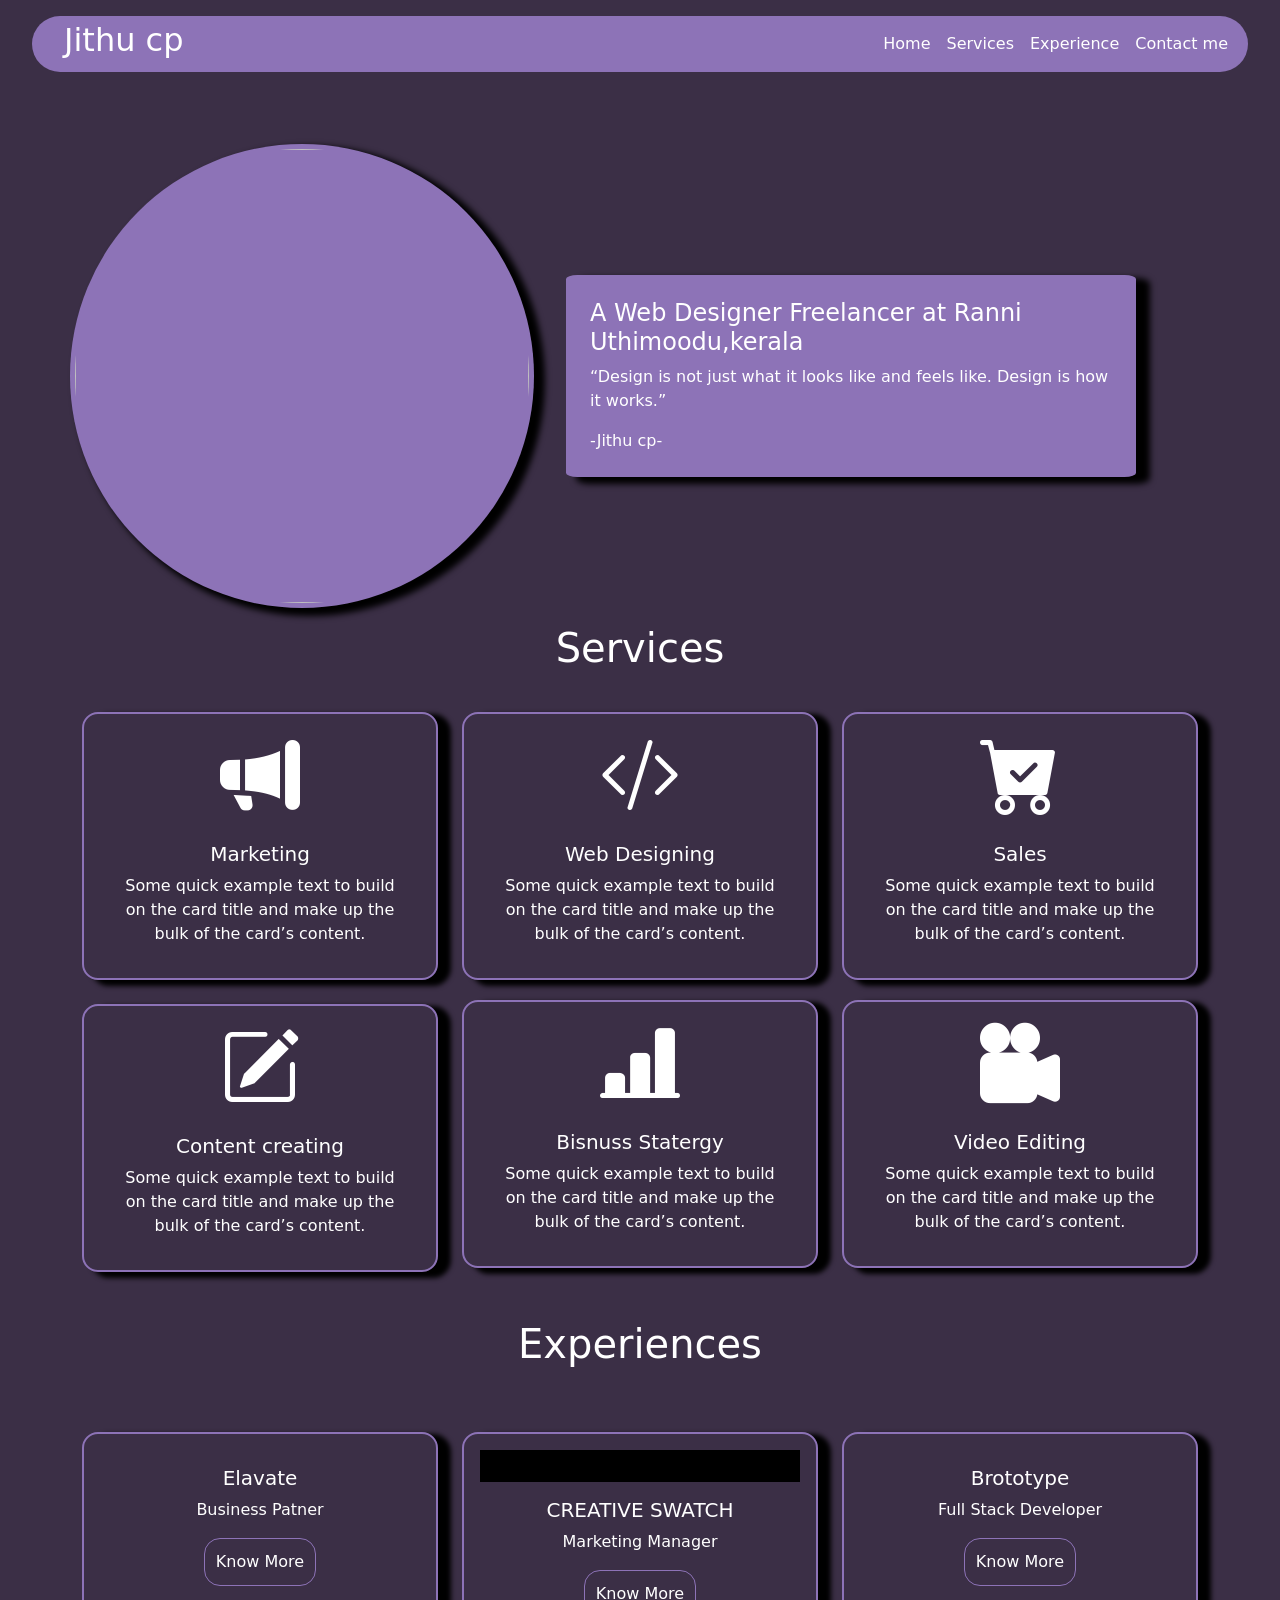
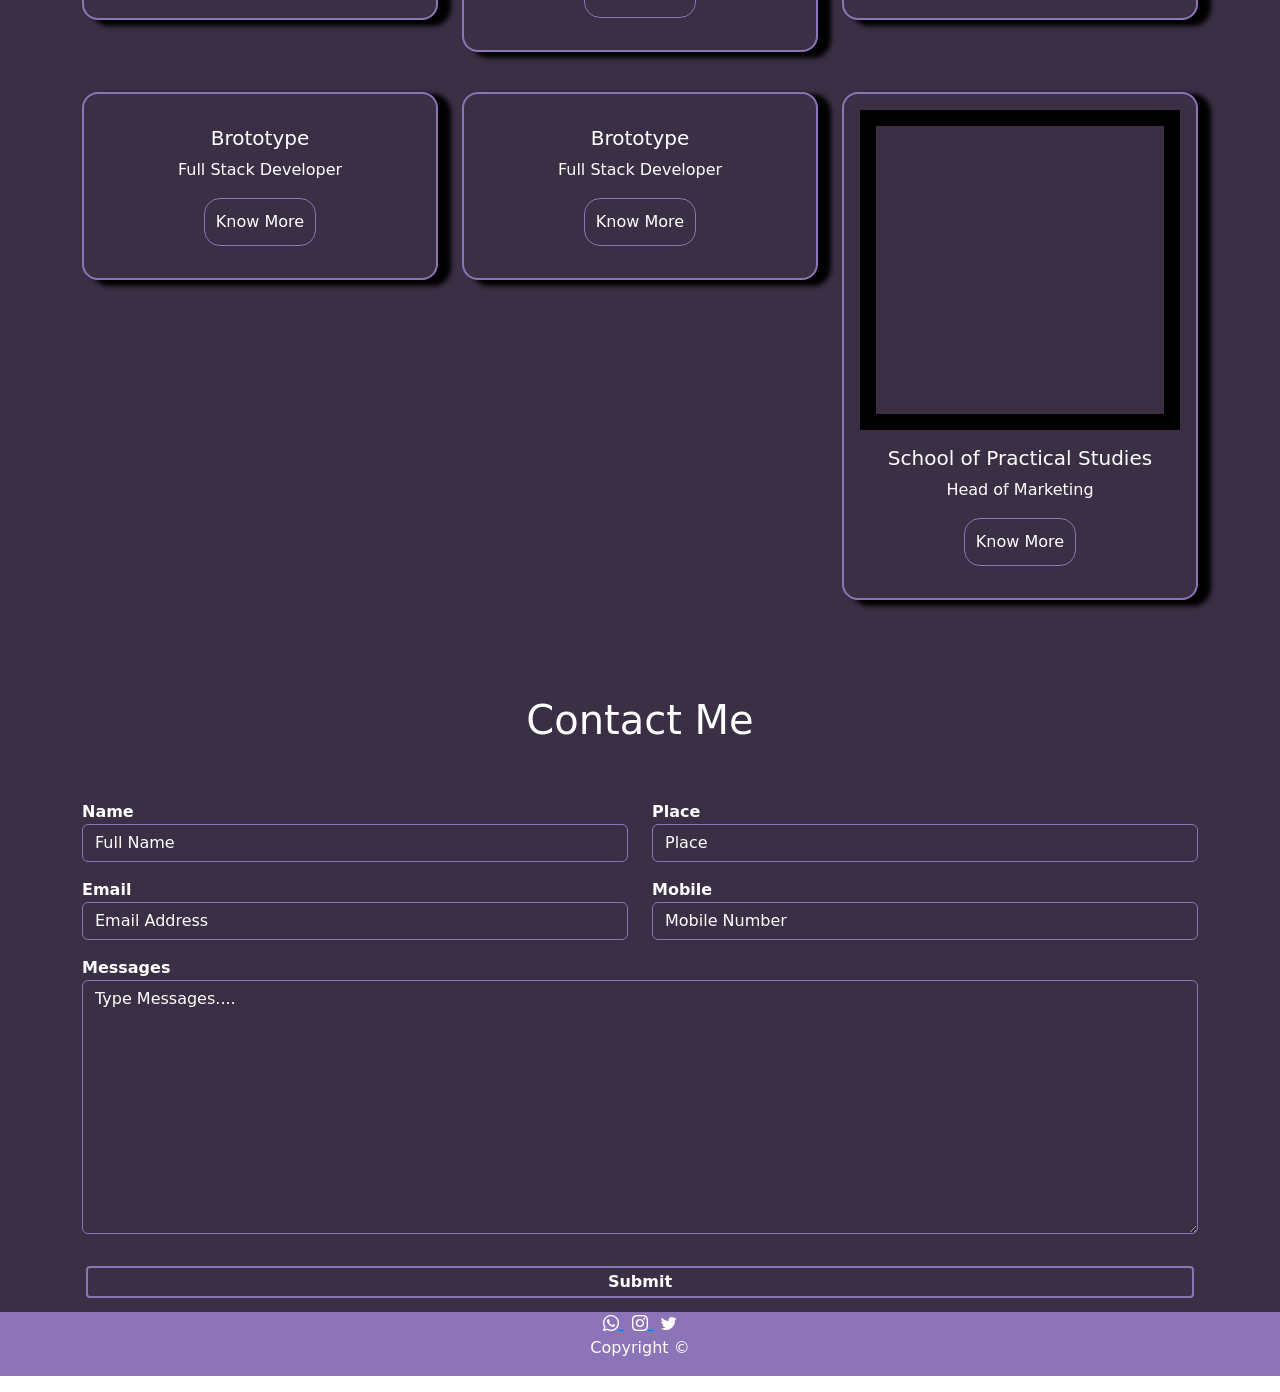
==== index.html @ 97893bf5 "Rename demo files to index" ====
<!DOCTYPE html>
<html lang="en">

<head>
  <meta charset="UTF-8">
  <meta name="viewport" content="width=device-width, initial-scale=1.0">
  <title>Jithu Cp</title>
  <link rel="icon" href="C:\Users\User\Desktop\Images\7eaeb7e2-3ca0-4de9-8665-9e928ade6d9e.png">
  <link rel="stylesheet" href="https://cdn.jsdelivr.net/npm/bootstrap@5.3.8/dist/css/bootstrap.min.css">
  <link rel="stylesheet" href="https://cdn.jsdelivr.net/npm/bootstrap-icons@1.13.1/font/bootstrap-icons.min.css">
  <link rel="stylesheet" href="index.css">
</head>

<body class="overflow-x-hidden">
  <header class="head">
    <div class="head-row">
      <div class="col-md-6 col-9" id="home-section">
        <h2>Jithu cp</h2>
      </div>
      <div class="col-md-6 col-2 my-auto">
        <nav class="navbar navbar-expand-lg">
          <div class="container-fluid">
            <button class="navbar-toggler ms-auto" type="button" data-bs-toggle="collapse"
              data-bs-target="#navbarSupportedContent" aria-controls="navbarSupportedContent" aria-expanded="false"
              aria-label="Toggle navigation">
              <span class="navbar-toggler-icon "></span>
            </button>

            <div class="collapse navbar-collapse ms-auto" id="navbarSupportedContent">
              <ul class="navbar-nav ms-auto">
                <li class="nav-item">
                  <a class="nav-link active text-white" href="#home-section">Home</a>
                </li>
                <li class="nav-item">
                  <a class="nav-link text-white" href="#service-section">Services</a>
                </li>
                <li class="nav-item">
                  <a class="nav-link text-white" href="#experience-section">Experience</a>
                </li>
                <li class="nav-item">
                  <a class="nav-link text-white" href="#contact-section">Contact me</a>
                </li>
              </ul>

            </div>
          </div>
        </nav>
      </div>
    </div>
  </header>
  <section class="about-section">
    <div class="container">
      <div class="row align-items-center">
        <div class="col-md-6 image" >
          <img 
            src="C:\Users\User\Desktop\Images\398860108_361662559559502_48915761761773631_n.jpg" alt=""
            class="img-fluid rounded-circle ">
        </div>
        <div class="col-md-6 p-4 about">
          <h4>A Web Designer Freelancer at Ranni <br>Uthimoodu,kerala</h4>
          <p>“Design is not just what it looks like and feels like. Design is how it works.”</p>
          <footer>-Jithu cp-</footer>
        </div>
      </div>
  </section>

  <section id="service-section">
    <div class="container">
      <div style="color: white;" class="text-center p-3 ">
        <h1>Services</h1>
      </div>
      <div class="row">
        <div class="col-md-6 col-12 col-lg-4">
          <div class="card p-3 text-center">
            <i class="bi bi-megaphone-fill display-1"></i>
            <div class="card-body">
              <h5 class="card-title">Marketing</h5>
              <p class="card-text">Some quick example text to build on the card title and make up the bulk of the
                card’s content.</p>
            </div>
          </div>
        </div>

        <div class="col-md-6 col-12 col-lg-4 ">
          <div class="card p-3 text-center">
            <i class="bi bi-code-slash  display-1 "></i>
            <div class="card-body">
              <h5 class="card-title">Web Designing</h5>
              <p class="card-text">Some quick example text to build on the card title and make up the bulk of the
                card’s content.</p>
            </div>
          </div>
        </div>

        <div class="col-md-6 col-12 col-lg-4 ">
          <div class="card p-3 text-center ">
            <i class="bi bi-cart-check-fill  display-1"></i>
            <div class="card-body">
              <h5 class="card-title">Sales</h5>
              <p class="card-text">Some quick example text to build on the card title and make up the bulk of the
                card’s content.</p>
            </div>
          </div>
        </div>

      </div>
      <div class="row">
        <div class="col-md-6 col-12 col-lg-4 mt-2">
          <div class="card p-3 text-center">
            <i class="bi bi-pencil-square  display-1"></i>
            <div class="card-body">
              <h5 class="card-title">Content creating</h5>
              <p class="card-text">Some quick example text to build on the card title and make up the bulk of the
                card’s content.</p>
            </div>
          </div>
        </div>

        <div class="col-md-6 col-12 col-lg-4 mt-1">
          <div class="card p-3  text-center">
            <i class="bi bi-bar-chart-line-fill display-1"></i>
            <div class="card-body">
              <h5 class="card-title">Bisnuss Statergy</h5>
              <p class="card-text">Some quick example text to build on the card title and make up the bulk of the
                card’s content.</p>
            </div>
          </div>
        </div>

        <div class="col-md-6 col-12 col-lg-4 mt-1">
          <div class="card p-3 text-center ">
            <i class="bi bi-camera-reels-fill display-1"></i>
            <div class="card-body">
              <h5 class="card-title">Video Editing</h5>
              <p class="card-text">Some quick example text to build on the card title and make up the bulk of the
                card’s content.</p>
            </div>
          </div>
        </div>

      </div>
  </section>

  <section class=" p-5" id="experience-section">
    <div class="container">
      <div class="text-center text-white">
        <h1>Experiences</h1>
      </div>
      <div class="row mt-4">
        <div class="col-md-4 mt-4">
          <div class="card p-3 text-center">
            <img src="https://template.canva.com/EAHJCSMC4dI/1/0/1600w-Bx7Qs7uLj6w.jpg" alt="">
            <div class="card-body">
              <h5 class="Elavative">Elavate</h5>
              <p class="card-text">Business Patner</p>
              <button  class="exp-section-btn">
               <a style="text-decoration: none; color: #fff; " href="https://elevative.in/">Know More</a>
              </button>
            </div>
          </div>
        </div>

        <div class="col-md-4 mt-4">
          <div class="card p-3 text-center">
            <img
              src="https://images-platform.99static.com//7LL7gDmXh3mvp0yXeoRYOQy2CyA=/50x49:946x945/fit-in/500x500/99designs-contests-attachments/111/111221/attachment_111221147"
              alt="" style="border: 1rem solid black;">
            <div class="card-body">
              <h5 class="card-title">CREATIVE SWATCH</h5>
              <p class="card-text">Marketing Manager</p>
              <button  class="exp-section-btn">
                 <a style="text-decoration: none; color: #fff;" href="https://dribbble.com/hellocreativeswatch">Know More</a>
              </button>
            </div>
          </div>
        </div>
        <div class="col-md-4 mt-4">
          <div class="card p-3 text-center">
            <img
              src="https://media.licdn.com/dms/image/v2/C4D0BAQEWqmtyVtZl7Q/company-logo_200_200/company-logo_200_200/0/1653839709668/brototype_logo?e=2147483647&v=beta&t=S_ieHLpZuYT_0p0X7fnL8anVzdDk7qOeB_b96Wyjm4M"
              alt="">
            <div class="card-body">
              <h5 class="card-title">Brototype</h5>
              <p class="card-text">Full Stack Developer</p>
              <button  class="exp-section-btn">
                <a style="text-decoration: none; color: #fff;" href="#">Know More</a>
              </button>
            </div>
          </div>
        </div>
      </div>

      <div class="row ">
        <div class="col-md-4 mt-4">
          <div class="card p-3 text-center">
            <img
              src="https://media.licdn.com/dms/image/v2/C4D0BAQEWqmtyVtZl7Q/company-logo_200_200/company-logo_200_200/0/1653839709668/brototype_logo?e=2147483647&v=beta&t=S_ieHLpZuYT_0p0X7fnL8anVzdDk7qOeB_b96Wyjm4M"
              alt="">
            <div class="card-body">
              <h5 class="card-title">Brototype</h5>
              <p class="card-text">Full Stack Developer</p>
              <button  class="exp-section-btn">
                <a style="text-decoration: none; color: #fff;" href="https://www.brototype.com/">Know More</a>
              </button>
            </div>
          </div>
        </div>

        <div class="col-md-4 mt-4">
          <div class="card p-3 text-center">
            <img
              src="https://media.licdn.com/dms/image/v2/C4D0BAQEWqmtyVtZl7Q/company-logo_200_200/company-logo_200_200/0/1653839709668/brototype_logo?e=2147483647&v=beta&t=S_ieHLpZuYT_0p0X7fnL8anVzdDk7qOeB_b96Wyjm4M"
              alt="">
            <div class="card-body">
              <h5 class="card-title">Brototype</h5>
              <p class="card-text">Full Stack Developer</p>
              <button  class="exp-section-btn">
                <a style="text-decoration: none; color: #fff;" href="https://www.brototype.com/">Know More</a>
              </button>
            </div>
          </div>
        </div>

        <div class="col-md-4 mt-4">
          <div class="card p-3 text-center">
            <img src="https://shabithkms.github.io/SPS-clone/Resources/images/whats_sps.png"
              style="height: 20em; border: 1rem solid black;" alt="">
            <div class="card-body">
              <h5 class="card-title">School of Practical Studies</h5>
              <p class="card-text">Head of Marketing</p>
              <button  class="exp-section-btn">
               <a style="text-decoration: none; color: #fff;" href="https://www.brototype.com/">Know More</a>
              </button>
            </div>
          </div>
        </div>
      </div>
    </div>

  </section>

  <section id="contact-section">
    <div class="container">
      <h1 class="text-center p-5">Contact Me</h1>
      <div class="row ">
        <div class="col-md-12">
          <form>
            <div class=" row mb-3">
              <div class="form-group col-md-6 fw-bold">
                <label for="inputEmail4">Name</label>
                <input type="text" class="form-control " id="inputEmail4" placeholder="Full Name">
              </div>
              <div class="form-group col-md-6 fw-bold">
                <label for="inputPassword4">Place</label>
                <input type="text" class="form-control " id="inputPassword4" placeholder="Place">
              </div>
            </div>
            <div class="row ">
              <div class="form-group col-md-6 fw-bold">
                <label for="inputAddress">Email</label>
                <input type="email" class="form-control" id="inputAddress" placeholder="Email Address">
              </div>
              <div class="form-group  col-md-6 fw-bold">
                <label for="inputAddress2">Mobile</label>
                <input type="tel" class="form-control" id="inputAddress2" placeholder="Mobile Number">
              </div>
            </div>
            <div class="row mt-3">
              <div class="col-md-12 fw-bold">
                <label for="messages">Messages</label>
                <textarea name="" id="" class="form-control" rows="10"
                  placeholder="Type Messages...."></textarea>
              </div>
            </div>
        </div>
        <div class="p-3">
          <button type="submit" class="sub-btn mt-3 fw-bold">Submit</button>
        </div>

        </form>
      </div>
    </div>
    </div>
  </section>

  <footer style="color: #fff; background-color: #8d73b7;">
    <div class="container">
      <div class="row">
        <div class=" text-center">
          <a href="+919656152514">
            <i class="bi bi-whatsapp text-white"></i>
          </a>
          <a href="https://www.instagram.com/jithucp._/?__pwa=1" target="_blank">
            <i class="bi bi-instagram ms-2 text-white"></i>
          </a>
          <i class="bi bi-twitter ms-2"></i>
          <p>Copyright ©</p>
        </div>
      </div>

    </div>
  </footer>
  <footer>
    <div class="row">
      <div class="col-md-12 bg-white p-2">

      </div>

    </div>
  </footer>
  <script src="https://cdn.jsdelivr.net/npm/@popperjs/core@2.11.8/dist/umd/popper.min.js"
    integrity="sha384-I7E8VVD/ismYTF4hNIPjVp/Zjvgyol6VFvRkX/vR+Vc4jQkC+hVqc2pM8ODewa9r"
    crossorigin="anonymous"></script>
  <script src="https://cdn.jsdelivr.net/npm/bootstrap@5.3.8/dist/js/bootstrap.min.js"
    integrity="sha384-G/EV+4j2dNv+tEPo3++6LCgdCROaejBqfUeNjuKAiuXbjrxilcCdDz6ZAVfHWe1Y"
    crossorigin="anonymous"></script>
</body>

</html>
---- index.css ----
html
{
  scroll-behavior: smooth;
}
.head
{
  position: fixed;
  width: calc(100% - 2rem);
  z-index: 1;
  margin-left: 1rem;
  padding: 1rem;
  overflow: hidden;
  border-radius: 3em;
  box-sizing: border-box;
}
.head-row
{
  border-radius: 50px;
  overflow: hidden;
  background-color:#8d73b7;
  color: #ffff;
  margin: auto;
  align-items: center;
  display: flex;
}
#home-section
{
  text-align: left;
  padding-left: 2rem;
}
.navbar
{
  margin-left: auto;
}
.about-section
{ 
  padding-top: 9em;
  background-color:#3b2f46;
}
.image
{
 width: 29rem;
 height: 29rem;
 padding: 5px;
 border-radius: 50%;
 background-color:#8d73b7;
 overflow: hidden;
 box-shadow: 8px 5px 6px 3px black;
}
.image img
{
  width: 100%;
  height: 100%;
  object-fit: cover;
  border-radius: 50%;
}
.about
{
  margin-left: 2rem;
  width:50%;
  height:100%;
  border-radius: 2%;
  background-color: #8d73b7;
  color:#ffff;
  box-shadow: 12px 5px 6px 2px black;
  overflow:hidden;
}
#service-section
{
  background-color: #3b2f46;
}
.card
{
  border-radius: 1rem;
  background-color:#3b2f46 ;
  border: 2px solid #8d73b7;
  color: #fff;
  box-shadow: 11px 4px 5px 2px black;
  transition: transform 0.8s ease, box-shadow 0.8s ease;
  margin-top: 1rem;

}
.card:hover
{
  transform: scale(1.06);
  box-shadow: 15px 8px 15px 4px black;
}
#experience-section
{
  background-color: #3b2f46;
  
}
.exp-section-btn
{
  background-color: #3b2f46;
  width:7rem;
  height: 3rem;
  border-radius: 1rem;
  border: 1px solid #8d73b7;
  cursor: pointer;
}
.exp-section-btn:hover
{
  background-color: #8d73b7;
}
#contact-section
{
  background-color: #3b2f46;
  color: #fff;
}
.form-control
{
  border: 1px solid #8d73b7;
  background-color: #3b2f46;
}
.form-control::placeholder
{
  color:#fff;
  opacity: 1;
}
.form-control:focus
{
  color: #fff;
  background-color: #3b2f46;
  border: #8d73b7;
  outline: 0;
  box-shadow: 0 0 0 .25rem #8d73b7;
}
.sub-btn
{
  width: 100%;
  height: 70%;
  border-radius: .25rem;
  background-color: #3b2f46;
  border: 2px solid #8d73b7;
  transition: 0.8s;
  color: #fff;
}
.sub-btn:hover
{
  background-color: #8d73b7;
  transform: scale(1.08);

}
@media (max-width:767px)
{
    @media (max-width:767px)
{
    .image
    {
        width: 80vw;
        height: 80vw;
        max-width: 25rem;
        margin: auto;
    }

    .about
    {
        margin-left: auto;
        margin-right: auto;
        margin-top: 2rem;
        width: 100%;
        height: auto;
    }

    #service-section .row
    {
        row-gap: 1.5rem;
    }
}
}
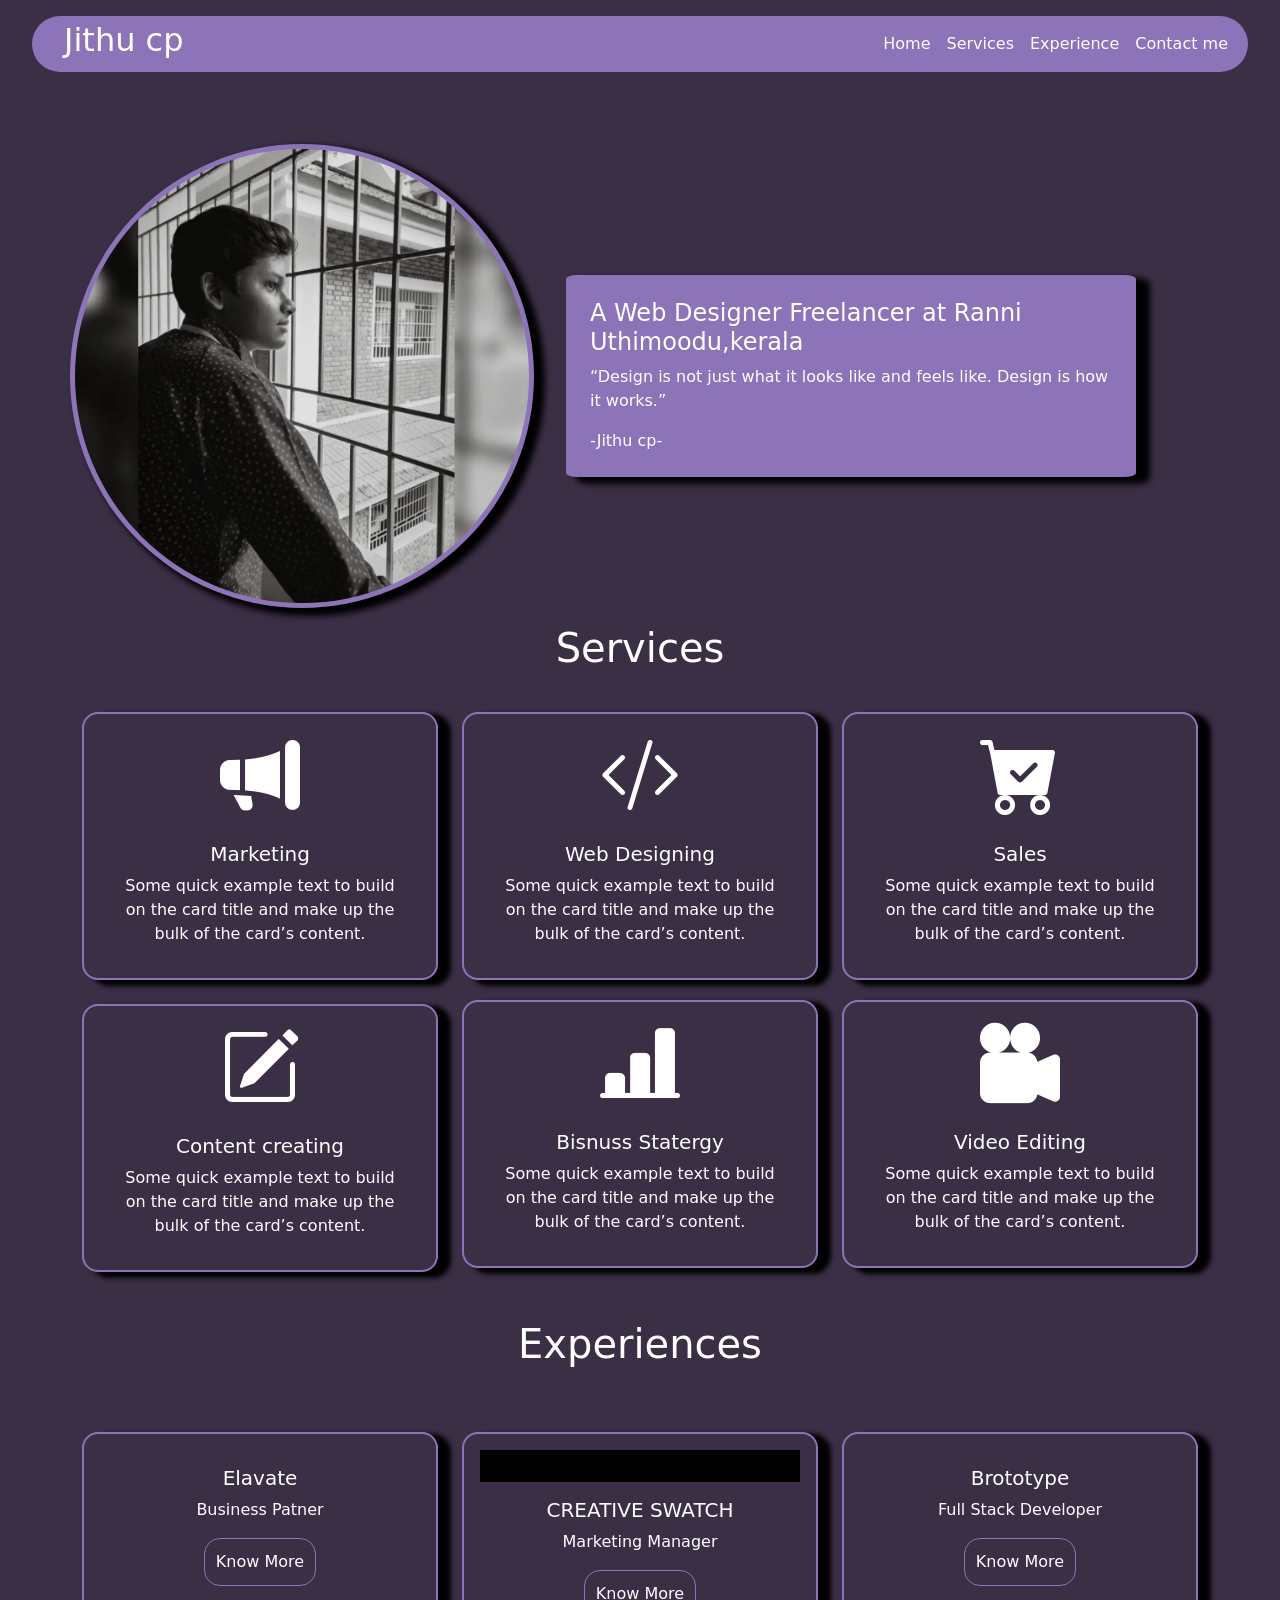
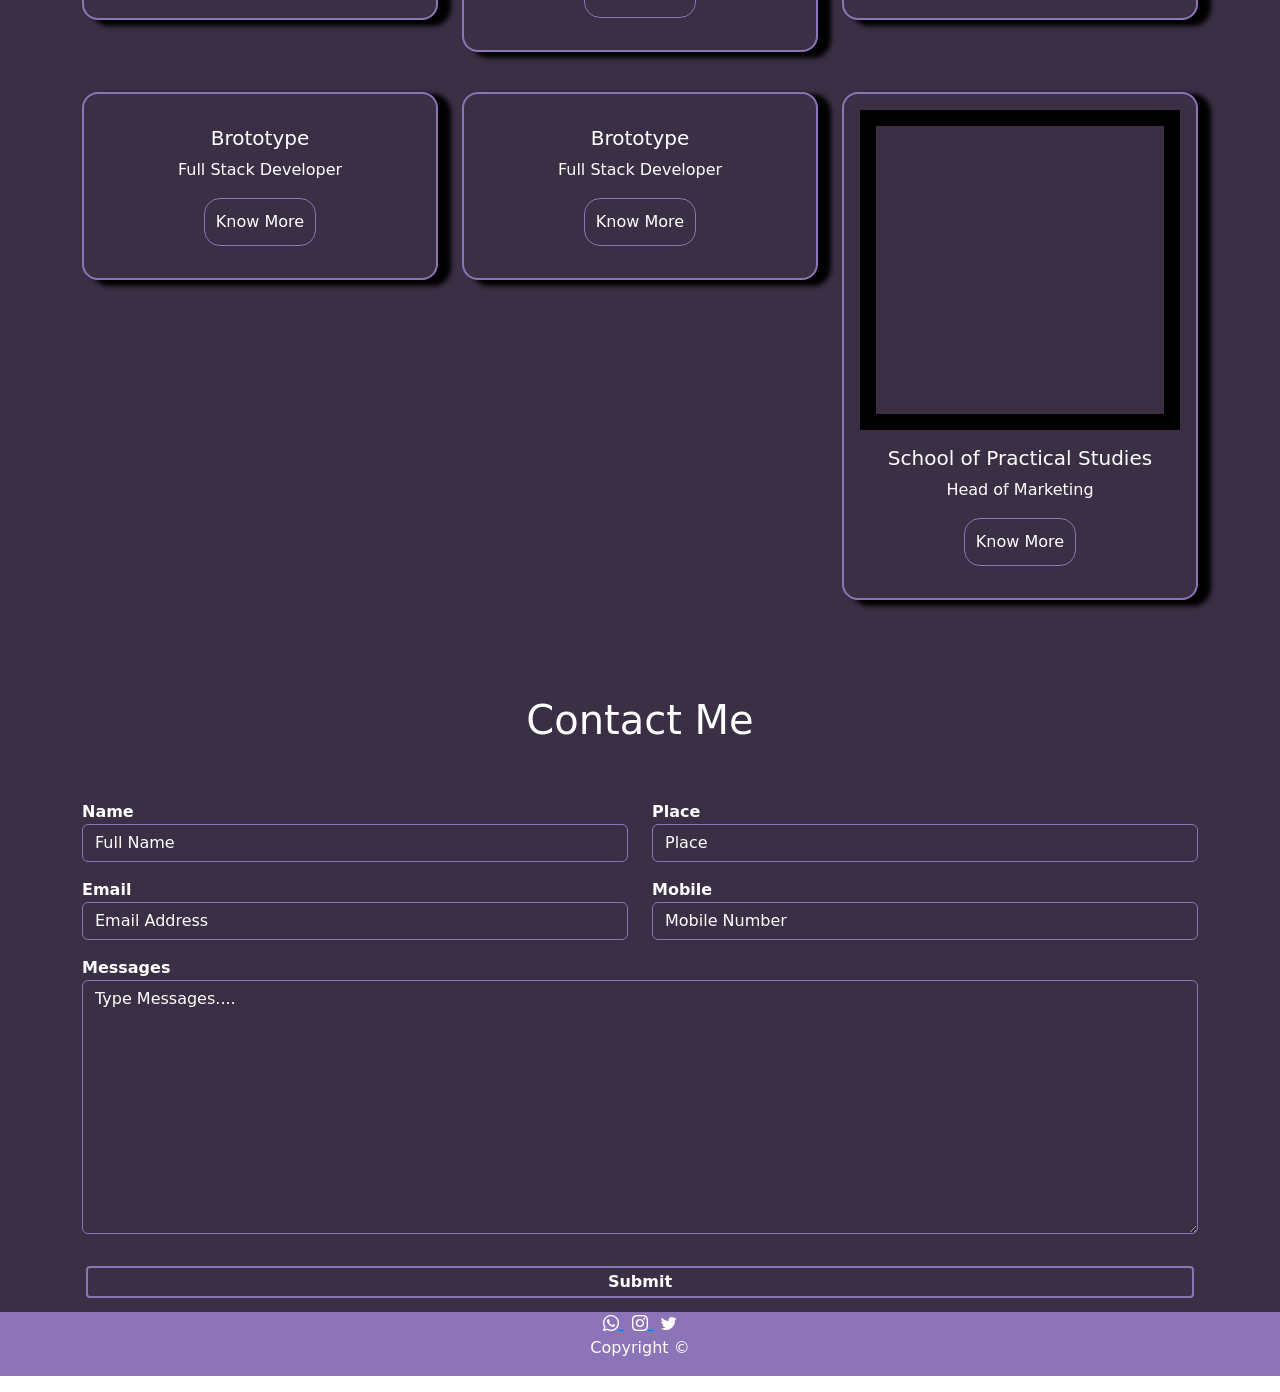
==== commit 63d3dfb0: "Add profile image" ====
--- a/index.html
+++ b/index.html
@@ -53,7 +53,7 @@
       <div class="row align-items-center">
         <div class="col-md-6 image" >
           <img 
-            src="C:\Users\User\Desktop\Images\398860108_361662559559502_48915761761773631_n.jpg" alt=""
+            src="images/profile.jpg" alt="Jithu"
             class="img-fluid rounded-circle ">
         </div>
         <div class="col-md-6 p-4 about">
